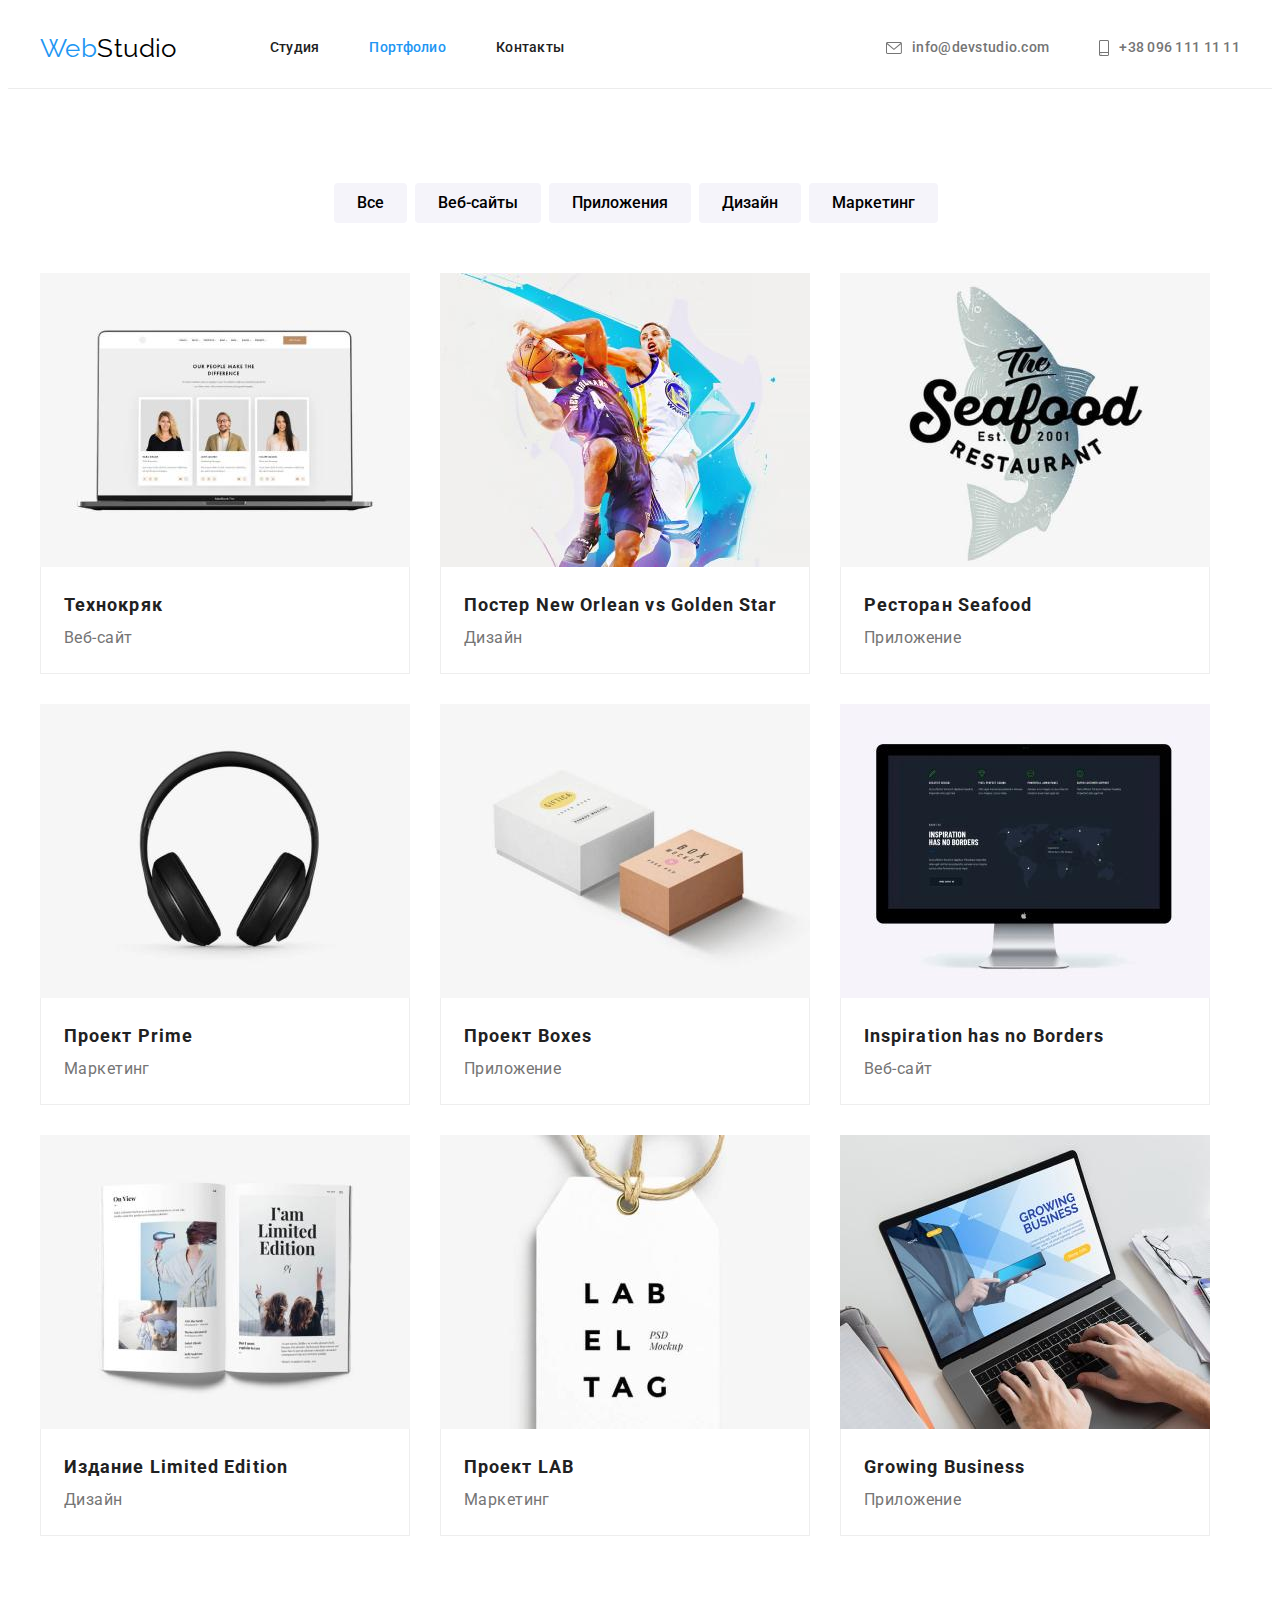
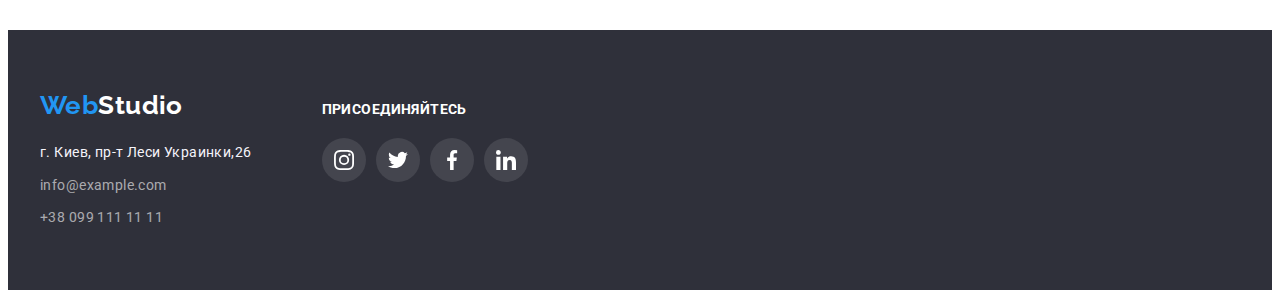
==== portfolio.html @ 61d78217 "частично сделан оверлей портфолио" ====
<!DOCTYPE html>
<html lang="ru">

<head>
    <meta charset="UTF-8">
    <meta name="viewport" content="width=device-width, initial-scale=1.0">
    <title>Портфолио</title>
    <link rel="preconnect" href="https://fonts.gstatic.com">
    <link href="https://fonts.googleapis.com/css2?family=Raleway:wght@700&family=Roboto:wght@400;500;700;900&display=swap"
        rel="stylesheet"
    >
    <link rel="stylesheet" href="https://cdnjs.cloudflare.com/ajax/libs/modern-normalize/1.0.0/modern-normalize.css"
        integrity="sha512-Zx6MlUMKSVJoQ+83OwhdILe8cSEsCzfqThJd7J/VA2UrK6Ctj85p+xzqfyuNXE5B1k25uUdmJ2OzItbBy9GHAQ=="
        crossorigin="anonymous"
    />
    <link rel="stylesheet" href="./css/styles.css" />
</head>


<body>

    <!-- шапка сайта -->
        <header class="header">
            <div class="container">
                <nav class="main-nav">
                    <a href="./index.html" class="logo">
                        <p class="logo-text"> <span class="accent">Web</span>Studio</p>
                    </a>
        
                    <ul class="site-nav list">
                        <li class="item"><a href="./index.html" class="link">Студия</a></li>
                        <li class="item"><a href="" class="link current">Портфолио</a></li>
                        <li class="item"><a href="" class="link">Контакты</a></li>
                    </ul>
        
                    <ul class="contacts list">
                        <li class="item">
                            <a href="mailto:info@devstudio.com" class="contacts-link">
                                <svg class="header-item" width="16px" height="12px">
                                    <use href="./images/sprite.svg#envelop"></use>
                                </svg>
                                info@devstudio.com
                            </a>
                        </li>
                        <li class="item">
                            <a href="tel:+380961111111" class="contacts-link">
                                <svg class="header-item" width="10px" height="16px">
                                    <use href="./images/sprite.svg#smartphone"></use>
                                </svg>
                                +38 096 111 11 11
                            </a>
                        </li>
                    </ul>
                </nav>
            </div>
        </header>

    <main>
        <section class="container">
            <div class="section">
                <h1 class="visually-hidden">Портфолио</h1>
                <ul class="filter-list list">
                    <li class="item"> <button type="button" class="button-secondary cursor">Все</button></li>
                    <li class="item"> <button type="button" class="button-secondary cursor">Веб-сайты</button></li>
                    <li class="item"> <button type="button" class="button-secondary cursor">Приложения</button></li>
                    <li class="item"> <button type="button" class="button-secondary cursor">Дизайн</button></li>
                    <li class="item"> <button type="button" class="button-secondary cursor">Маркетинг</button></li>
                </ul>
            
                <h2 class="visually-hidden">Список проектов</h2>
                <ul class="projects-list list">
                    <li class="item"><a href=""><img src="./images/img1.jpg" alt="Проект №1">
                            <div class="card-content">
                                <h3 class="title">Технокряк</h3>
                                <p class="nav">Веб-сайт</p>
                            </div>
                        </a>

                        <div class="project-text">
                            <p>Технокряк это современная площадка распространения коронавируса. Компании используют эту платформу для цифрового
                            шпионажа и атак на защищённые сервера конкурентов.</p>
                        </div>
                    </li>

                    <li class="item"><a href=""><img src="./images/img2.jpg" alt="Проект №2">
                            <div class="card-content">
                                <h3 class="title">Постер New Orlean vs Golden Star</h3>
                                <p class="nav">Дизайн</p>
                            </div>
                        </a>
                    </li>

                    <li class="item"><a href=""><img src="./images/img3.jpg" alt="Проект №3">
                            <div class="card-content">
                                <h3 class="title">Ресторан Seafood</h3>
                                <p class="nav">Приложение</p>
                            </div>
                        </a>
                    </li>

                    <li class="item"><a href=""><img src="./images/img4.jpg" alt="Проект №4">
                            <div class="card-content">
                                <h3 class="title">Проект Prime</h3>
                                <p class="nav">Маркетинг</p>
                            </div>
                        </a>
                    </li>

                    <li class="item"><a href=""><img src="./images/img5.jpg" alt="Проект №5">
                            <div class="card-content">
                                <h3 class="title">Проект Boxes</h3>
                                <p class="nav">Приложение</p>
                            </div>
                        </a>
                    </li>

                    <li class="item"><a href=""><img src="./images/img6.jpg" alt="Проект №6">
                            <div class="card-content">
                                <h3 class="title">Inspiration has no Borders</h3>
                                <p class="nav">Веб-сайт</p>
                            </div>
                        </a>
                    </li>

                    <li class="item"><a href=""><img src="./images/img7.jpg" alt="Проект №7">
                            <div class="card-content">
                                <h3 class="title">Издание Limited Edition</h3>
                                <p class="nav">Дизайн</p>
                            </div>
                        </a>
                    </li>

                    <li class="item"><a href=""><img src="./images/img8.jpg" alt="Проект №8">
                            <div class="card-content">
                                <h3 class="title">Проект LAB</h3>
                                <p class="nav">Маркетинг</p>
                            </div>
                        </a>
                    </li>

                    <li class="item"><a href=""><img src="./images/img9.jpg" alt="Проект №9">
                            <div class="card-content">
                                <h3 class="title">Growing Business</h3>
                                <p class="nav">Приложение</p>
                            </div>
                        </a>
                    </li>
                </ul>
           </div>
        </section>
    </main>
    

<!-- подвал страницы -->
<footer class="footer">
    <div class="container">
        <div class="footer-section">
            <a href="index.html" class="footer-logo">
                <p> <span class="accent">Web</span>Studio</p>
            </a>
            <address class="adress">
                <!-- <p>г. Киев, пр-т Леси Украинки,26</p> -->
                <ul class="adress-list list">
                    <li class="item"><a href="" class="footer-link">г. Киев, пр-т Леси Украинки,26</a></li>
                    <li class="item"><a href="mailto:info@example.com" class="footer-link mail">info@example.com</a>
                    </li>
                    <li class="item"><a href="tel:+380991111111" class="footer-link tel">+38 099 111 11 11</a></li>
                </ul>
            </address>
        </div>


        <div class="footer-wrapper">
            <p class="invite">присоединяйтесь</p>
            <ul class="icon-list list">
                <li class="icon-items">
                    <a href="" class="icon-link">
                        <div class="icons-group">
                            <svg class="footer-icons" width="20" height="20">
                                <use href="./images/sprite.svg#instagram"></use>
                            </svg>
                        </div>
                    </a>
                </li>

                <li class="icon-items">
                    <a href="" class="icon-link">
                        <div class="icons-group">
                            <svg class="footer-icons" width="20" height="20">
                                <use href="./images/sprite.svg#twitter"></use>
                            </svg>
                        </div>
                    </a>
                </li>

                <li class="icon-items">
                    <a href="" class="icon-link">
                        <div class="icons-group">
                            <svg class="footer-icons" width="20" height="20">
                                <use href="./images/sprite.svg#facebook"></use>
                            </svg>
                        </div>
                    </a>
                </li>

                <li class="icon-items">
                    <a href="" class="icon-link">
                        <div class="icons-group">
                            <svg class="footer-icons" width="20" height="20">
                                <use href="./images/sprite.svg#linkedin"></use>
                            </svg>
                        </div>
                    </a>
                </li>
            </ul>
        </div>
    </div>
</footer>

</body>

</html>
---- css/styles.css ----
/* основной цвет текста  #212121 */
/* вторичный цвет текста #757575 */
/* белый #FFFFFF */
/* синий цвет лого и акцент #2196F3 */
/* вторичный цвет фона #F5F4FA */
/* фон футера #2F303A */

/* outline: 2px solid tomato; */

:root {
  --primary-text-color: #212121;
  --secondary-text-color: #757575;
  --accent-color: #2196f3;
  --primary-background-color: #ffffff;
  --secondary-background-color: #f5f4fa;
  --header-footer-background-color: #2f303a;
}

body {
  background-color: var(--primary-background-color);
  color: var(--primary-text-color);

  font-family: Roboto, sans-serif;
  letter-spacing: 0.03em;
  font-size: 14px;
  line-height: 1.71;
}

a {
  text-decoration: none;
}

.list {
  list-style: none;
}

.container {
  margin-left: auto;
  margin-right: auto;
  width: 1200px;
  padding-left: 15px;
  padding-right: 15px;
}

/* сброс стилей */

h1,
h2,
h3,
ul,
p {
  margin-top: 0;
  margin-bottom: 0;
}

img {
  display: block;
}

.section {
  padding-top: 94px;
  padding-bottom: 94px;
}

.visually-hidden {
  position: absolute;
  clip: rect(0 0 0 0);
  width: 1px;
  height: 1px;
  margin: -1px;
}

/* header */

.header {
  border-bottom: 1px solid #ececec;
}

/* nav */

.main-nav {
  display: flex;
  align-items: center;
}

.site-nav {
  display: flex;
  padding-left: 0px;
}

.site-nav .item:not(:last-child) {
  margin-right: 50px;
}

.site-nav .link {
  display: block;
  padding-top: 32px;
  padding-bottom: 32px;

  color: var(--primary-text-color);

  font-weight: 500;
  line-height: 1.14;
  letter-spacing: 0.02em;
}

.contacts {
  margin-left: auto;
  padding-left: 0px;
  display: flex;
  align-items: center;
}

.contacts .item:not(:last-child) {
  margin-right: 50px;
}

.contacts-link {
  display: flex;
  align-items: center;
  padding-top: 32px;
  padding-bottom: 32px;

  color: var(--secondary-text-color);

  font-weight: 500;
  line-height: 1.14;
  letter-spacing: 0.02em;
}

.header-item {
  margin-right: 10px;
  align-items: center;
  fill: currentColor;
}

.contacts-link:hover,
.contacts-link:focus {
  color: var(--accent-color);
}

/* logo */

.logo {
  margin-right: 93px;

  color: #000000;

  font-family: Raleway;
  font-size: 26px;
  line-height: 1.19;
}

.logo .accent {
  color: var(--accent-color);
}

/* hero */

.hero {
  max-width: 1600px;
  height: 600px;
  margin-left: auto;
  margin-right: auto;

  background-image: linear-gradient(
      rgba(47, 48, 58, 0.4),
      rgba(47, 48, 58, 0.4)
    ),
    url("../images/backgroundimg.jpg");
  background-repeat: no-repeat;
  background-position: 50% 50%;
  background-size: cover;

  text-align: center;

  background-color: var(--header-footer-background-color);

  padding-top: 200px;
  padding-bottom: 200px;
}

.hero-title {
  padding-left: 252px;
  padding-right: 252px;
  margin: 0 auto;
  margin-bottom: 30px;

  color: var(--primary-background-color);

  font-weight: 900;
  font-size: 44px;
  line-height: 1.36;
  letter-spacing: 0.06em;
  text-transform: uppercase;
}

/* features */

.features-list {
  display: flex;
  padding-left: 0px;
}

.features-list .item {
  width: 270px;
}

.features-list .item:not(:last-child) {
  margin-right: 30px;
}

.section-title {
  margin-bottom: 50px;

  font-weight: 700;
  font-size: 36px;
  line-height: 1.17;
  text-align: center;
}

.features .title {
  margin-bottom: 10px;

  font-weight: 700;
  line-height: 1.14;
  text-transform: uppercase;
}

.features .desc {
  color: var(--secondary-text-color);
}

.section .desc {
  color: var(--secondary-text-color);
}

.icon-group {
  height: 120px;
  background-color: var(--secondary-background-color);

  margin-bottom: 30px;
  display: flex;
  justify-content: center;
  align-items: center;
  border-radius: 4px;
}

/* specialization */

.specialization-list .item {
  position: relative;
}

.specialization-name {
  display: flex;

  position: absolute;

  bottom: 0;
  right: 0;
  left: 0;

  padding-top: 27px;
  padding-bottom: 27px;

  background: rgba(47, 48, 58, 0.8);
  color: var(--secondary-background-color);

  font-weight: 700;
  line-height: 1.14;
  justify-content: center;
  text-transform: uppercase;
}

.specialization {
  padding-top: 0;
}

.specialization-list {
  display: flex;
  padding-left: 0px;
}

.specialization-list .item:not(:last-child) {
  margin-right: 30px;
}

/* team */

.team {
  background-color: var(--secondary-background-color);
}

.team-list {
  display: flex;
  padding-left: 0px;
}

.team-list .item {
  box-shadow: 0px 1px 3px rgba(0, 0, 0, 0.12), 0px 1px 1px rgba(0, 0, 0, 0.14),
    0px 2px 1px rgba(0, 0, 0, 0.2);

  background-color: var(--primary-background-color);
}

.team-list .item:not(:last-child) {
  margin-right: 30px;
}

.team .photo {
  margin-bottom: 30px;
}

.team .name {
  margin-bottom: 10px;

  font-weight: 500;
  font-size: 16px;
  line-height: 1.19;
}

.team .position {
  color: var(--secondary-text-color);

  font-size: 16px;
  line-height: 1.19;

  margin-bottom: 16px;
}

.team-list .content {
  text-align: center;
}

.icon-list {
  display: flex;
  margin-left: auto;
  margin-right: auto;
  padding-left: 0px;
}

.icon-items:not(:last-child) {
  margin-right: 10px;
}

.icon-link .icons-group {
  display: flex;
  width: 44px;
  height: 44px;
  justify-content: center;
  align-items: center;
  border-radius: 50%;
}

.team .icon-list {
  justify-content: center;
  padding-bottom: 30px;
}

.team-icons {
  fill: var(--secondary-text-color);
}

.icon-link:focus .icons-group,
.icon-link:hover .icons-group,
icon-link:focus .team-icons,
.icon-link:hover .team-icons {
  fill: var(--primary-background-color);
  background-color: var(--accent-color);
}

/* Фокус */

.link:hover,
.link:focus {
  color: var(--accent-color);
}

.site-nav .link.current {
  color: var(--accent-color);
}

/* button */

.button {
  display: inline-block;
  border-radius: 4px;
  /* box-shadow: 0px 4px 4px rgba(0, 0, 0, 0.15); */
  padding: 10px 32px;
  border: 1px solid transparent;

  color: var(--primary-background-color);
  background-color: var(--accent-color);

  font-family: inherit;
  font-size: 16px;
  line-height: 1.87;
  align-items: center;
  text-align: center;
  letter-spacing: 0.06em;

  cursor: pointer;
}

/* клиенты */

.clients-list {
  display: flex;
  justify-content: space-between;
  padding-left: 0px;
}

.client-link {
  color: #afb1b8;
}

.clients-group {
  width: 170px;
  height: 90px;
  display: flex;
  /* margin-right: 30px; */
  justify-content: center;
  align-items: center;
  border: 1px solid #afb1b8;
  border-radius: 4px;
}

.client-link:hover,
.client-link:focus {
  color: var(--accent-color);
}

.client-icon {
  fill: currentColor;
}

.client-link:hover .clients-group {
  border: 1px solid var(--accent-color);
}

/* Портфолио */

.projects-list .item:hover::before {
  opacity: 1;
}

.projects-list .item {
  position: relative;
}

.projects-list .item::before {
  position: absolute;

  display: inline-block;
  content: "";
  width: 100%;
  height: 100%;
  z-index: 1;
  background: rgba(33, 150, 243, 0.9);

  opacity: 0;
}

.projects-list .item:hover .project-text {
  opacity: 1;
}

.project-text {
  position: absolute;

  z-index: 2;
  top: 50%;
  left: 50%;
  transform: translate(-50%, -50%);

  font-size: 18px;
  line-height: 1.55;

  color: var(--primary-background-color);

  opacity: 0;
}

.filter-list {
  display: flex;
  padding-bottom: 50px;
  justify-content: center;
  padding-left: 0px;
}

.filter-list .item {
  margin-right: 8px;
}

.button-secondary {
  border-radius: 4px;
  padding: 6px 22px;
  border: 1px solid transparent;

  background-color: var(--secondary-background-color);

  font-family: inherit;
  font-weight: 500;
  font-size: 16px;
  line-height: 1.62;

  cursor: pointer;
}

.button-secondary:hover,
.button-secondary:focus {
  color: var(--primary-background-color);
  background-color: var(--accent-color);
  box-shadow: 0px 3px 1px rgba(0, 0, 0, 0.1), 0px 1px 2px rgba(0, 0, 0, 0.08),
    0px 2px 2px rgba(0, 0, 0, 0.12);
  border-radius: 4px;
}

.projects-list {
  display: flex;
  flex-wrap: wrap;
  padding-left: 0px;
}

.projects-list .item {
  width: 370px;
  /* width: calc((100% - 90px) / 3); */
  margin-right: 30px;
  margin-bottom: 30px;
}

.projects-list .item:hover,
.projects-list .item:focus {
  box-shadow: 0px 1px 1px rgba(0, 0, 0, 0.12), 0px 4px 4px rgba(0, 0, 0, 0.06),
    1px 4px 6px rgba(0, 0, 0, 0.16);
}

.projects-list .item:nth-child(3n) {
  margin-right: 0;
}

.projects-list .item:nth-last-child(-n + 3) {
  margin-bottom: 0;
}

.projects-list .nav {
  color: var(--secondary-text-color);

  font-size: 16px;
  line-height: 1.87;
}

.projects-list .title {
  color: var(--primary-text-color);

  font-weight: bold;
  font-size: 18px;
  line-height: 2;
  letter-spacing: 0.06em;
}

.card-content {
  padding-top: 20px;
  padding-bottom: 20px;
  padding-left: 23px;
  padding-right: 23px;

  border-bottom: 1px solid #eeeeee;
  border-left: 1px solid #eeeeee;
  border-right: 1px solid #eeeeee;
}

/* footer */

.footer {
  background-color: var(--header-footer-background-color);
}

.footer .container {
  display: flex;
}

.footer-section {
  padding-top: 60px;
  padding-bottom: 60px;
}

.footer-section {
  margin-right: 70px;
}

.footer .adress {
  color: var(--primary-background-color);
}

.footer-link {
  font-style: normal;
  font-size: 14px;
  line-height: 1.71em;
  color: var(--secondary-background-color);
}

.adress-list .mail,
.adress-list .tel {
  color: rgba(255, 255, 255, 0.6);
}

.footer-logo {
  display: inline-block;
  margin-bottom: 20px;

  color: var(--primary-background-color);

  font-family: Raleway;
  font-weight: 700;
  font-size: 26px;
  line-height: 1.19;
}

.footer-logo .accent {
  color: var(--accent-color);
}

.adress-list {
  padding-left: 0px;
}

.adress-list .item:not(:last-child) {
  margin-bottom: 9px;
}

.invite {
  color: var(--primary-background-color);
  font-weight: 700;
  font-size: 14px;
  line-height: 1.14;
  text-transform: uppercase;
  margin-bottom: 20px;
}

.footer .icons-group {
  background-color: rgba(255, 255, 255, 0.1);
}
.footer-icons {
  fill: var(--primary-background-color);
}

.footer-wrapper {
  padding-top: 72px;
}
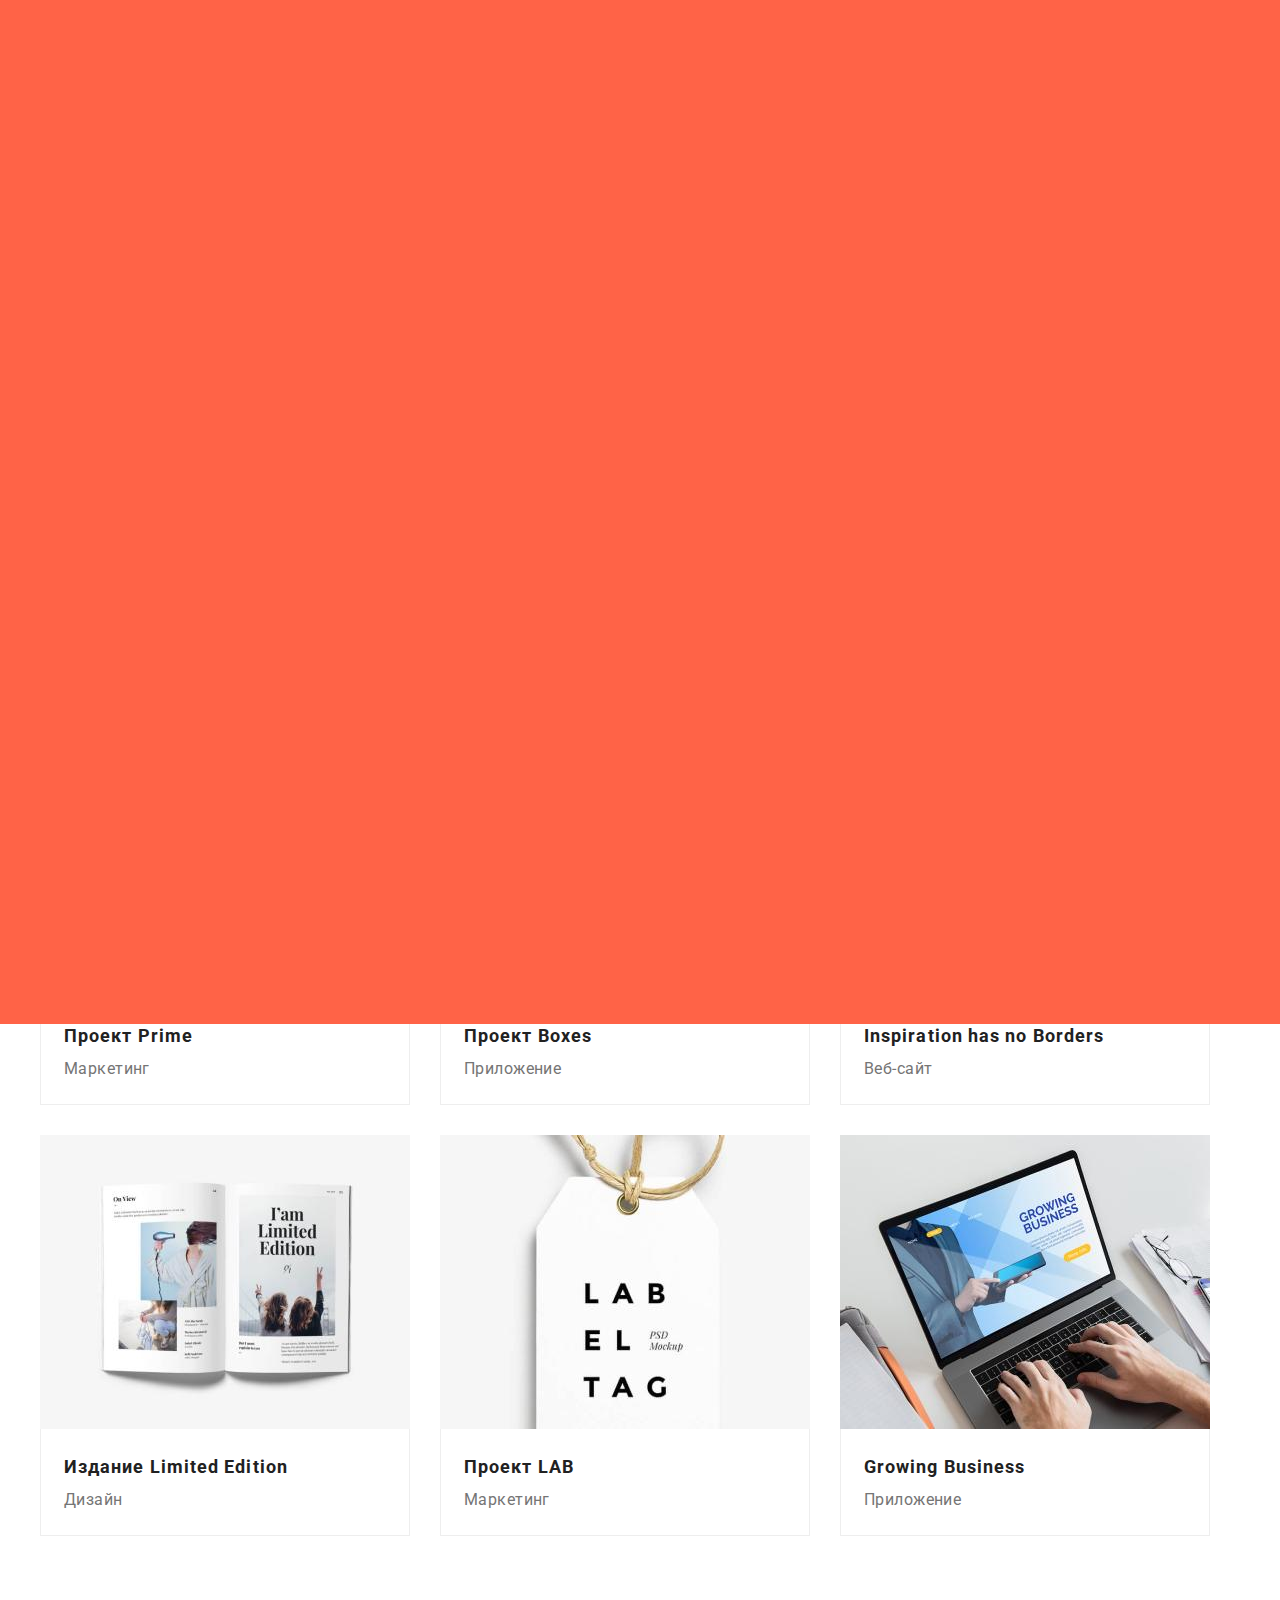
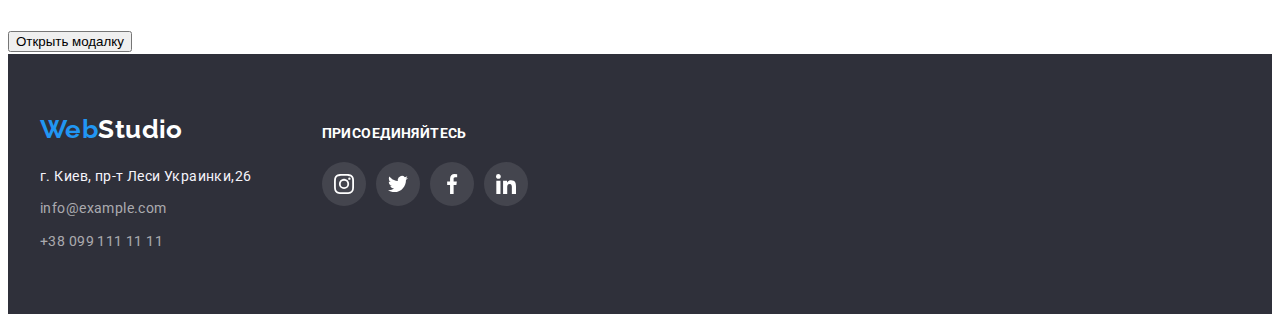
==== commit 173a4232: "добавлен backdrop" ====
--- a/portfolio.html
+++ b/portfolio.html
@@ -69,20 +69,32 @@
             
                 <h2 class="visually-hidden">Список проектов</h2>
                 <ul class="projects-list list">
-                    <li class="item"><a href=""><img src="./images/img1.jpg" alt="Проект №1">
-                            <div class="card-content">
-                                <h3 class="title">Технокряк</h3>
-                                <p class="nav">Веб-сайт</p>
-                            </div>
-                        </a>
-
-                        <div class="project-text">
-                            <p>Технокряк это современная площадка распространения коронавируса. Компании используют эту платформу для цифрового
-                            шпионажа и атак на защищённые сервера конкурентов.</p>
-                        </div>
-                    </li>
-
-                    <li class="item"><a href=""><img src="./images/img2.jpg" alt="Проект №2">
+                    <li class="item">
+                        <a href="">
+                            <div class="project-image">
+                                <img src="./images/img1.jpg" alt="Проект №1">
+                                <div class="project-text">
+                                    <p>Технокряк это современная площадка распространения коронавируса. Компании используют эту платформу для цифрового
+                                        шпионажа и атак на защищённые сервера конкурентов.</p>
+                                </div>
+                            </div>
+                            <div class="card-content">
+                                    <h3 class="title">Технокряк</h3>
+                                    <p class="nav">Веб-сайт</p>
+                            </div>
+                        </a>
+                    </li>
+
+                    <li class="item">
+                        <a href="">
+                            <div class="project-image">
+                                <img src="./images/img2.jpg" alt="Проект №2">
+                                <div class="project-text">
+                                    <p>Технокряк это современная площадка распространения коронавируса. Компании используют эту платформу
+                                        для цифрового
+                                        шпионажа и атак на защищённые сервера конкурентов.</p>
+                                </div>
+                            </div>
                             <div class="card-content">
                                 <h3 class="title">Постер New Orlean vs Golden Star</h3>
                                 <p class="nav">Дизайн</p>
@@ -90,7 +102,16 @@
                         </a>
                     </li>
 
-                    <li class="item"><a href=""><img src="./images/img3.jpg" alt="Проект №3">
+                    <li class="item">
+                        <a href="">
+                            <div class="project-image">
+                                <img src="./images/img3.jpg" alt="Проект №3">
+                                <div class="project-text">
+                                    <p>Технокряк это современная площадка распространения коронавируса. Компании используют эту платформу
+                                        для цифрового
+                                        шпионажа и атак на защищённые сервера конкурентов.</p>
+                                </div>
+                            </div>
                             <div class="card-content">
                                 <h3 class="title">Ресторан Seafood</h3>
                                 <p class="nav">Приложение</p>
@@ -98,7 +119,16 @@
                         </a>
                     </li>
 
-                    <li class="item"><a href=""><img src="./images/img4.jpg" alt="Проект №4">
+                    <li class="item">
+                        <a href="">
+                            <div class="project-image">
+                                <img src="./images/img4.jpg" alt="Проект №4">
+                                <div class="project-text">
+                                    <p>Технокряк это современная площадка распространения коронавируса. Компании используют эту платформу
+                                        для цифрового
+                                        шпионажа и атак на защищённые сервера конкурентов.</p>
+                                </div>
+                            </div>
                             <div class="card-content">
                                 <h3 class="title">Проект Prime</h3>
                                 <p class="nav">Маркетинг</p>
@@ -106,7 +136,16 @@
                         </a>
                     </li>
 
-                    <li class="item"><a href=""><img src="./images/img5.jpg" alt="Проект №5">
+                    <li class="item">
+                        <a href="">
+                            <div class="project-image">
+                                <img src="./images/img5.jpg" alt="Проект №5">
+                                <div class="project-text">
+                                    <p>Технокряк это современная площадка распространения коронавируса. Компании используют эту платформу
+                                        для цифрового
+                                        шпионажа и атак на защищённые сервера конкурентов.</p>
+                                </div>
+                            </div>
                             <div class="card-content">
                                 <h3 class="title">Проект Boxes</h3>
                                 <p class="nav">Приложение</p>
@@ -114,7 +153,16 @@
                         </a>
                     </li>
 
-                    <li class="item"><a href=""><img src="./images/img6.jpg" alt="Проект №6">
+                    <li class="item">
+                        <a href="">
+                            <div class="project-image">
+                                <img src="./images/img6.jpg" alt="Проект №6">
+                                <div class="project-text">
+                                    <p>Технокряк это современная площадка распространения коронавируса. Компании используют эту платформу
+                                        для цифрового
+                                        шпионажа и атак на защищённые сервера конкурентов.</p>
+                                </div>
+                            </div>
                             <div class="card-content">
                                 <h3 class="title">Inspiration has no Borders</h3>
                                 <p class="nav">Веб-сайт</p>
@@ -122,7 +170,16 @@
                         </a>
                     </li>
 
-                    <li class="item"><a href=""><img src="./images/img7.jpg" alt="Проект №7">
+                    <li class="item">
+                        <a href="">
+                            <div class="project-image">
+                                <img src="./images/img7.jpg" alt="Проект №7">
+                                <div class="project-text">
+                                    <p>Технокряк это современная площадка распространения коронавируса. Компании используют эту платформу
+                                        для цифрового
+                                        шпионажа и атак на защищённые сервера конкурентов.</p>
+                                </div>
+                            </div>
                             <div class="card-content">
                                 <h3 class="title">Издание Limited Edition</h3>
                                 <p class="nav">Дизайн</p>
@@ -130,7 +187,16 @@
                         </a>
                     </li>
 
-                    <li class="item"><a href=""><img src="./images/img8.jpg" alt="Проект №8">
+                    <li class="item">
+                        <a href="">
+                            <div class="project-image">
+                                <img src="./images/img8.jpg" alt="Проект №8">
+                                <div class="project-text">
+                                    <p>Технокряк это современная площадка распространения коронавируса. Компании используют эту платформу
+                                        для цифрового
+                                        шпионажа и атак на защищённые сервера конкурентов.</p>
+                                </div>
+                            </div>
                             <div class="card-content">
                                 <h3 class="title">Проект LAB</h3>
                                 <p class="nav">Маркетинг</p>
@@ -138,18 +204,38 @@
                         </a>
                     </li>
 
-                    <li class="item"><a href=""><img src="./images/img9.jpg" alt="Проект №9">
+                    <li class="item">
+                        <a href="">
+                            <div class="project-image">
+                                <img src="./images/img9.jpg" alt="Проект №9">
+                                <div class="project-text">
+                                    <p>Технокряк это современная площадка распространения коронавируса. Компании используют эту платформу
+                                        для цифрового
+                                        шпионажа и атак на защищённые сервера конкурентов.</p>
+                                </div>
+                            </div>
                             <div class="card-content">
                                 <h3 class="title">Growing Business</h3>
                                 <p class="nav">Приложение</p>
                             </div>
                         </a>
                     </li>
+                    
                 </ul>
            </div>
         </section>
     </main>
     
+<!-- backdrop -->
+<p></p>
+
+<button>Открыть модалку</button>
+
+<p></p>
+
+<div class="backdrop"></div>
+
+
 
 <!-- подвал страницы -->
 <footer class="footer">
--- a/css/styles.css
+++ b/css/styles.css
@@ -441,46 +441,51 @@
 
 /* Портфолио */
 
-.projects-list .item:hover::before {
+.project-image {
+  position: relative;
+}
+
+.project-text {
+  position: absolute;
+
+  width: 322px;
+ 
+  top: 50%;
+  left: 50%;
+  transform: translate(-50%, -50%);
+
+  font-size: 18px;
+  line-height: 1.55;
+
+  color: var(--primary-background-color);
+
+  opacity: 0;
+
+  z-index: 2;
+}
+
+.projects-list .item:hover .project-text {
   opacity: 1;
 }
 
-.projects-list .item {
-  position: relative;
-}
-
-.projects-list .item::before {
+.projects-list .project-image::before {
   position: absolute;
 
   display: inline-block;
   content: "";
   width: 100%;
   height: 100%;
+
   z-index: 1;
+
   background: rgba(33, 150, 243, 0.9);
 
   opacity: 0;
 }
 
-.projects-list .item:hover .project-text {
+.projects-list .item:hover ::before {
   opacity: 1;
-}
-
-.project-text {
-  position: absolute;
-
-  z-index: 2;
-  top: 50%;
-  left: 50%;
-  transform: translate(-50%, -50%);
-
-  font-size: 18px;
-  line-height: 1.55;
-
-  color: var(--primary-background-color);
-
-  opacity: 0;
-}
+} 
 
 .filter-list {
   display: flex;
@@ -571,6 +576,21 @@
   border-right: 1px solid #eeeeee;
 }
 
+/* backdrop */
+
+.backdrop {
+  position: fixed;
+  top: 0;
+  left: 0;
+  width: 1600px;
+  height: 1024px;
+  /* background-color: rgba(0, 0, 0, 0.2); */
+  background-color: tomato;
+}
+
+
+
+
 /* footer */
 
 .footer {
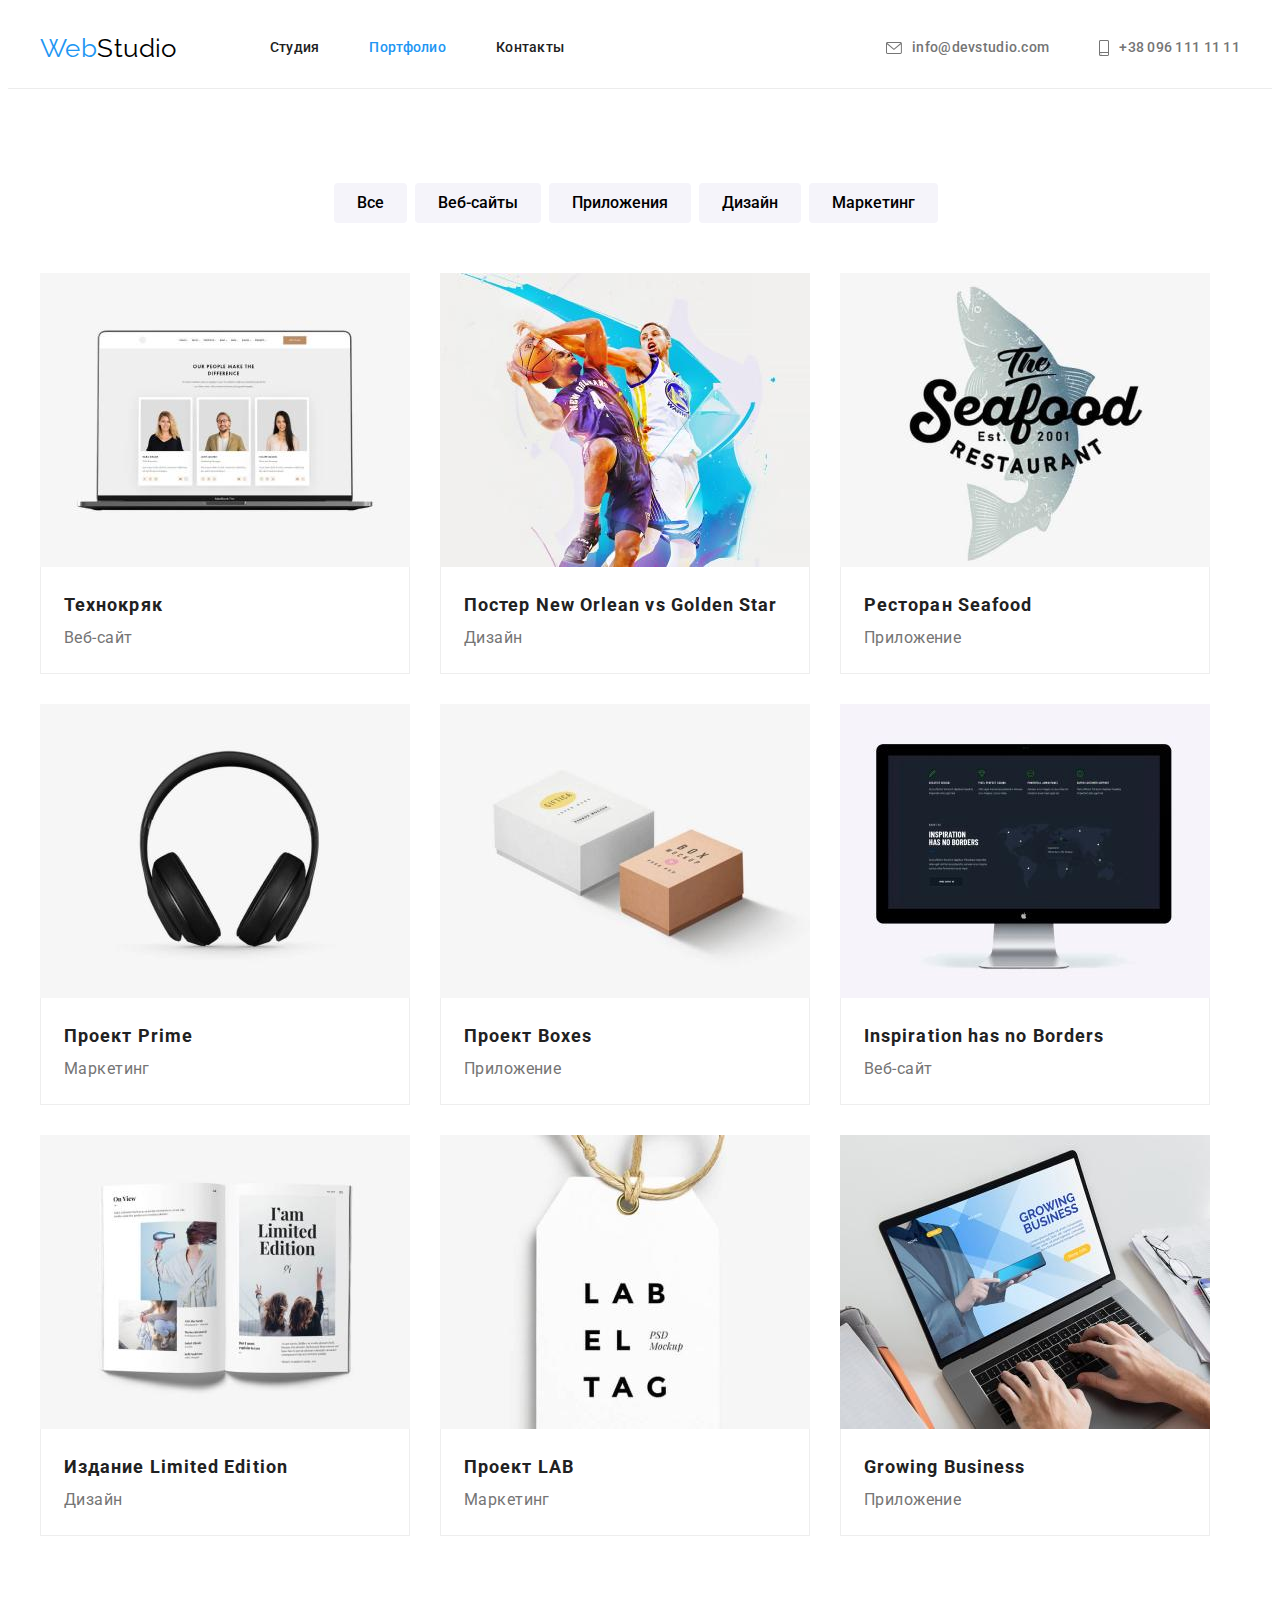
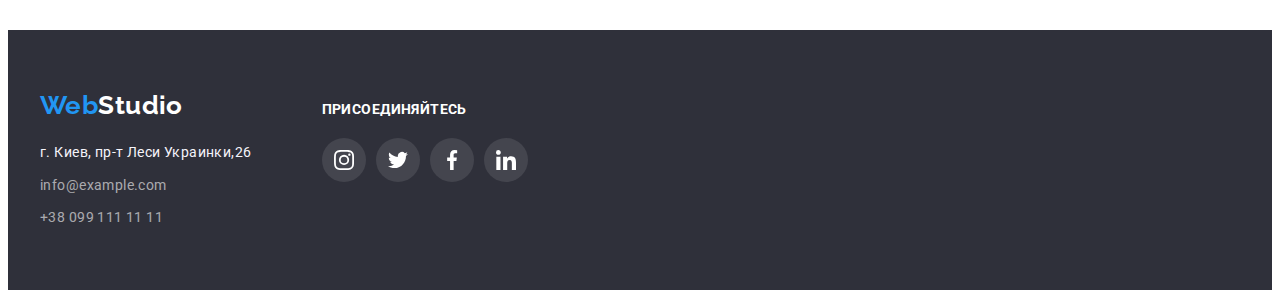
==== commit 7b9e7287: "сделана модалка и подключен скрипт" ====
--- a/portfolio.html
+++ b/portfolio.html
@@ -226,17 +226,6 @@
         </section>
     </main>
     
-<!-- backdrop -->
-<p></p>
-
-<button>Открыть модалку</button>
-
-<p></p>
-
-<div class="backdrop"></div>
-
-
-
 <!-- подвал страницы -->
 <footer class="footer">
     <div class="container">
--- a/css/styles.css
+++ b/css/styles.css
@@ -449,7 +449,7 @@
   position: absolute;
 
   width: 322px;
- 
+
   top: 50%;
   left: 50%;
   transform: translate(-50%, -50%);
@@ -485,7 +485,7 @@
 
 .projects-list .item:hover ::before {
   opacity: 1;
-} 
+}
 
 .filter-list {
   display: flex;
@@ -582,14 +582,33 @@
   position: fixed;
   top: 0;
   left: 0;
-  width: 1600px;
-  height: 1024px;
-  /* background-color: rgba(0, 0, 0, 0.2); */
-  background-color: tomato;
-}
-
-
-
+  width: 100%;
+  height: 100%;
+  background-color: rgba(0, 0, 0, 0.2);
+}
+
+.backdrop.is-hidden {
+  opacity: 0;
+  pointer-events: none;
+}
+
+.modal {
+  min-width: 528px;
+  min-height: 581px;
+  left: 536px;
+  top: 221px;
+  padding: 8px;
+
+  background: #fff;
+  box-shadow: 0px 1px 3px rgba(0, 0, 0, 0.12), 0px 1px 1px rgba(0, 0, 0, 0.14),
+    0px 2px 1px rgba(0, 0, 0, 0.2);
+  border-radius: 4px;
+
+  position: absolute;
+  top: 50%;
+  left: 50%;
+  transform: translate(-50%, -50%);
+}
 
 /* footer */
 
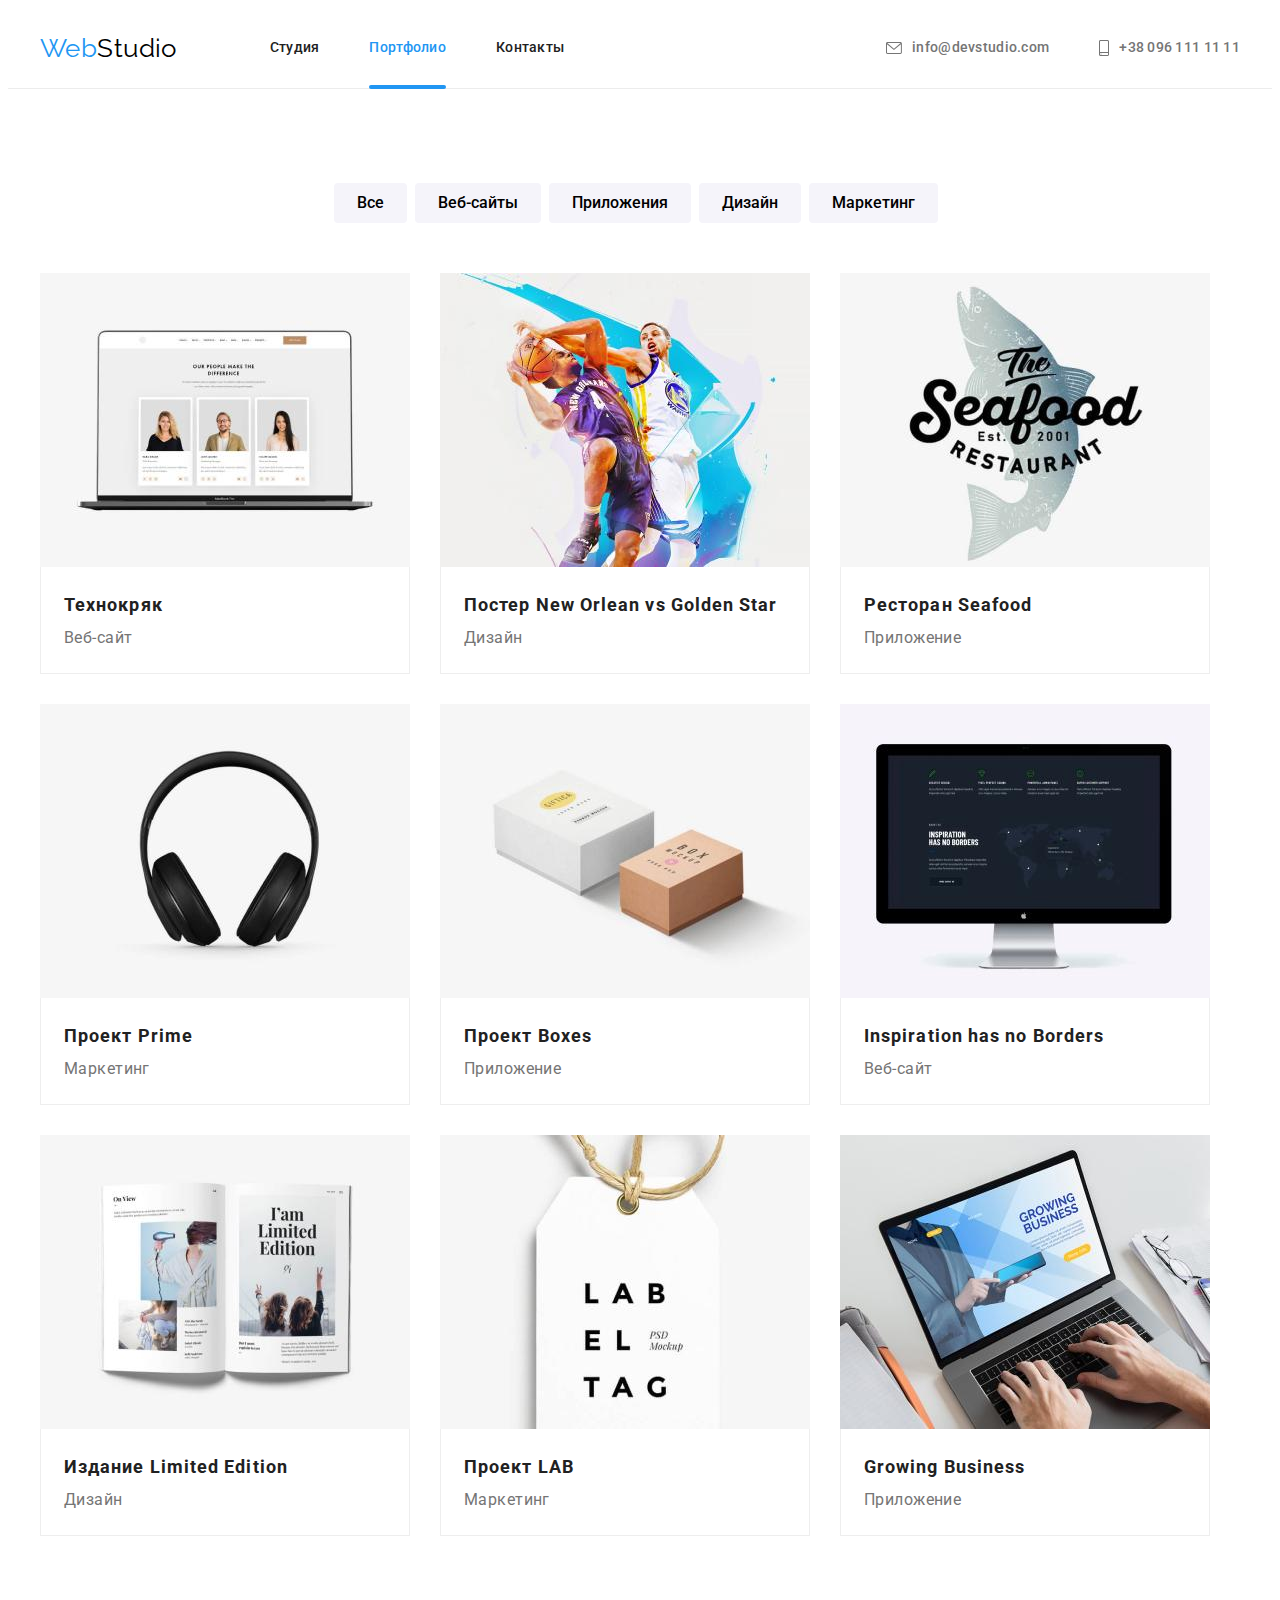
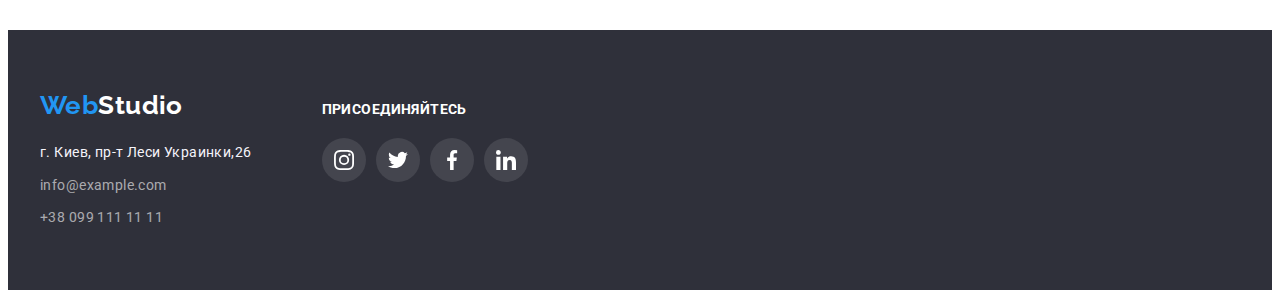
==== commit 838af668: "добавлен див overlay в портфолио" ====
--- a/portfolio.html
+++ b/portfolio.html
@@ -73,9 +73,11 @@
                         <a href="">
                             <div class="project-image">
                                 <img src="./images/img1.jpg" alt="Проект №1">
-                                <div class="project-text">
-                                    <p>Технокряк это современная площадка распространения коронавируса. Компании используют эту платформу для цифрового
-                                        шпионажа и атак на защищённые сервера конкурентов.</p>
+                                <div class="project-overlay">
+                                    <div class="project-text">
+                                        <p>Технокряк это современная площадка распространения коронавируса. Компании используют эту платформу для цифрового
+                                            шпионажа и атак на защищённые сервера конкурентов.</p>
+                                    </div>
                                 </div>
                             </div>
                             <div class="card-content">
--- a/css/styles.css
+++ b/css/styles.css
@@ -14,6 +14,7 @@
   --primary-background-color: #ffffff;
   --secondary-background-color: #f5f4fa;
   --header-footer-background-color: #2f303a;
+  --timing-function: cubic-bezier(0.4, 0, 0.2, 1);
 }
 
 body {
@@ -78,6 +79,37 @@
 
 /* nav */
 
+.item .link {
+  position: relative;
+}
+
+.item .link.current::after {
+  content: "";
+
+  position: absolute;
+
+  left: 0;
+  bottom: 0;
+
+  display: block;
+  width: 100%;
+  height: 4px;
+  background: var(--accent-color);
+  border-radius: 2px;
+
+  opacity: 0;
+
+  transition-property: background-color;
+  transition-duration: 250ms;
+  transition-timing-function: var(--timing-function);
+
+  bottom: -1px;
+}
+
+.item .link.current::after {
+  opacity: 1;
+}
+
 .main-nav {
   display: flex;
   align-items: center;
@@ -126,6 +158,10 @@
   font-weight: 500;
   line-height: 1.14;
   letter-spacing: 0.02em;
+
+  transition-property: color;
+  transition-duration: 250ms;
+  transition-timing-function: var(--timing-function);
 }
 
 .header-item {
@@ -136,6 +172,23 @@
 
 .contacts-link:hover,
 .contacts-link:focus {
+  color: var(--accent-color);
+}
+
+/* Фокус */
+
+.link {
+  transition-property: color;
+  transition-duration: 250ms;
+  transition-timing-function: var(--timing-function);
+}
+
+.link:hover,
+.link:focus {
+  color: var(--accent-color);
+}
+
+.site-nav .link.current {
   color: var(--accent-color);
 }
 
@@ -195,192 +248,6 @@
   text-transform: uppercase;
 }
 
-/* features */
-
-.features-list {
-  display: flex;
-  padding-left: 0px;
-}
-
-.features-list .item {
-  width: 270px;
-}
-
-.features-list .item:not(:last-child) {
-  margin-right: 30px;
-}
-
-.section-title {
-  margin-bottom: 50px;
-
-  font-weight: 700;
-  font-size: 36px;
-  line-height: 1.17;
-  text-align: center;
-}
-
-.features .title {
-  margin-bottom: 10px;
-
-  font-weight: 700;
-  line-height: 1.14;
-  text-transform: uppercase;
-}
-
-.features .desc {
-  color: var(--secondary-text-color);
-}
-
-.section .desc {
-  color: var(--secondary-text-color);
-}
-
-.icon-group {
-  height: 120px;
-  background-color: var(--secondary-background-color);
-
-  margin-bottom: 30px;
-  display: flex;
-  justify-content: center;
-  align-items: center;
-  border-radius: 4px;
-}
-
-/* specialization */
-
-.specialization-list .item {
-  position: relative;
-}
-
-.specialization-name {
-  display: flex;
-
-  position: absolute;
-
-  bottom: 0;
-  right: 0;
-  left: 0;
-
-  padding-top: 27px;
-  padding-bottom: 27px;
-
-  background: rgba(47, 48, 58, 0.8);
-  color: var(--secondary-background-color);
-
-  font-weight: 700;
-  line-height: 1.14;
-  justify-content: center;
-  text-transform: uppercase;
-}
-
-.specialization {
-  padding-top: 0;
-}
-
-.specialization-list {
-  display: flex;
-  padding-left: 0px;
-}
-
-.specialization-list .item:not(:last-child) {
-  margin-right: 30px;
-}
-
-/* team */
-
-.team {
-  background-color: var(--secondary-background-color);
-}
-
-.team-list {
-  display: flex;
-  padding-left: 0px;
-}
-
-.team-list .item {
-  box-shadow: 0px 1px 3px rgba(0, 0, 0, 0.12), 0px 1px 1px rgba(0, 0, 0, 0.14),
-    0px 2px 1px rgba(0, 0, 0, 0.2);
-
-  background-color: var(--primary-background-color);
-}
-
-.team-list .item:not(:last-child) {
-  margin-right: 30px;
-}
-
-.team .photo {
-  margin-bottom: 30px;
-}
-
-.team .name {
-  margin-bottom: 10px;
-
-  font-weight: 500;
-  font-size: 16px;
-  line-height: 1.19;
-}
-
-.team .position {
-  color: var(--secondary-text-color);
-
-  font-size: 16px;
-  line-height: 1.19;
-
-  margin-bottom: 16px;
-}
-
-.team-list .content {
-  text-align: center;
-}
-
-.icon-list {
-  display: flex;
-  margin-left: auto;
-  margin-right: auto;
-  padding-left: 0px;
-}
-
-.icon-items:not(:last-child) {
-  margin-right: 10px;
-}
-
-.icon-link .icons-group {
-  display: flex;
-  width: 44px;
-  height: 44px;
-  justify-content: center;
-  align-items: center;
-  border-radius: 50%;
-}
-
-.team .icon-list {
-  justify-content: center;
-  padding-bottom: 30px;
-}
-
-.team-icons {
-  fill: var(--secondary-text-color);
-}
-
-.icon-link:focus .icons-group,
-.icon-link:hover .icons-group,
-icon-link:focus .team-icons,
-.icon-link:hover .team-icons {
-  fill: var(--primary-background-color);
-  background-color: var(--accent-color);
-}
-
-/* Фокус */
-
-.link:hover,
-.link:focus {
-  color: var(--accent-color);
-}
-
-.site-nav .link.current {
-  color: var(--accent-color);
-}
-
 /* button */
 
 .button {
@@ -403,6 +270,189 @@
   cursor: pointer;
 }
 
+/* features */
+
+.features-list {
+  display: flex;
+  padding-left: 0px;
+}
+
+.features-list .item {
+  width: 270px;
+}
+
+.features-list .item:not(:last-child) {
+  margin-right: 30px;
+}
+
+.section-title {
+  margin-bottom: 50px;
+
+  font-weight: 700;
+  font-size: 36px;
+  line-height: 1.17;
+  text-align: center;
+}
+
+.features .title {
+  margin-bottom: 10px;
+
+  font-weight: 700;
+  line-height: 1.14;
+  text-transform: uppercase;
+}
+
+.features .desc {
+  color: var(--secondary-text-color);
+}
+
+.section .desc {
+  color: var(--secondary-text-color);
+}
+
+.icon-group {
+  height: 120px;
+  background-color: var(--secondary-background-color);
+
+  margin-bottom: 30px;
+  display: flex;
+  justify-content: center;
+  align-items: center;
+  border-radius: 4px;
+}
+
+/* specialization */
+
+.specialization-list .item {
+  position: relative;
+}
+
+.specialization-name {
+  display: flex;
+
+  position: absolute;
+
+  bottom: 0;
+  right: 0;
+  left: 0;
+
+  padding-top: 27px;
+  padding-bottom: 27px;
+
+  background: rgba(47, 48, 58, 0.8);
+  color: var(--secondary-background-color);
+
+  font-weight: 700;
+  line-height: 1.14;
+  justify-content: center;
+  text-transform: uppercase;
+}
+
+.specialization {
+  padding-top: 0;
+}
+
+.specialization-list {
+  display: flex;
+  padding-left: 0px;
+}
+
+.specialization-list .item:not(:last-child) {
+  margin-right: 30px;
+}
+
+/* team */
+
+.team {
+  background-color: var(--secondary-background-color);
+}
+
+.team-list {
+  display: flex;
+  padding-left: 0px;
+}
+
+.team-list .item {
+  box-shadow: 0px 1px 3px rgba(0, 0, 0, 0.12), 0px 1px 1px rgba(0, 0, 0, 0.14),
+    0px 2px 1px rgba(0, 0, 0, 0.2);
+
+  background-color: var(--primary-background-color);
+}
+
+.team-list .item:not(:last-child) {
+  margin-right: 30px;
+}
+
+.team .photo {
+  margin-bottom: 30px;
+}
+
+.team .name {
+  margin-bottom: 10px;
+
+  font-weight: 500;
+  font-size: 16px;
+  line-height: 1.19;
+}
+
+.team .position {
+  color: var(--secondary-text-color);
+
+  font-size: 16px;
+  line-height: 1.19;
+
+  margin-bottom: 16px;
+}
+
+.team-list .content {
+  text-align: center;
+}
+
+.icon-list {
+  display: flex;
+  margin-left: auto;
+  margin-right: auto;
+  padding-left: 0px;
+}
+
+.icon-items:not(:last-child) {
+  margin-right: 10px;
+}
+
+.icon-link .icons-group {
+  display: flex;
+  width: 44px;
+  height: 44px;
+  justify-content: center;
+  align-items: center;
+  border-radius: 50%;
+
+  transition-property: fill, background-color;
+  transition-duration: 250ms;
+  transition-timing-function: var(--timing-function);
+}
+
+.team .icon-list {
+  justify-content: center;
+  padding-bottom: 30px;
+}
+
+.team-icons {
+  fill: var(--secondary-text-color);
+
+  transition-property: fill;
+  transition-duration: 250ms;
+  transition-timing-function: var(--timing-function);
+}
+
+.icon-link:focus .icons-group,
+.icon-link:hover .icons-group,
+.icon-link:focus .team-icons,
+.icon-link:hover .team-icons {
+  fill: var(--primary-background-color);
+  background-color: var(--accent-color);
+}
+
 /* клиенты */
 
 .clients-list {
@@ -413,6 +463,10 @@
 
 .client-link {
   color: #afb1b8;
+
+  transition-property: color;
+  transition-duration: 250ms;
+  transition-timing-function: var(--timing-function);
 }
 
 .clients-group {
@@ -424,6 +478,10 @@
   align-items: center;
   border: 1px solid #afb1b8;
   border-radius: 4px;
+
+  transition-property: border;
+  transition-duration: 250ms;
+  transition-timing-function: var(--timing-function);
 }
 
 .client-link:hover,
@@ -443,6 +501,8 @@
 
 .project-image {
   position: relative;
+
+  overflow: hidden;
 }
 
 .project-text {
@@ -464,11 +524,12 @@
   z-index: 2;
 }
 
-.projects-list .item:hover .project-text {
+.projects-list .item:hover .project-text,
+.projects-list .item:focus .project-text {
   opacity: 1;
 }
 
-.projects-list .project-image::before {
+.project-image::before {
   position: absolute;
 
   display: inline-block;
@@ -480,11 +541,22 @@
 
   background: rgba(33, 150, 243, 0.9);
 
-  opacity: 0;
-}
-
-.projects-list .item:hover ::before {
+  /* opacity: 0; */
+
+  transform: translateY(100%);
+
+  transition-property: transform;
+  transition-duration: 250ms;
+  transition-timing-function: var(--timing-function);
+}
+
+.projects-list .item:hover::before,
+.projects-list .item:focus::before {
   opacity: 1;
+}
+
+.projects-list .item:hover .project-image::before {
+  transform: translateY(0);
 }
 
 .filter-list {
@@ -511,6 +583,10 @@
   line-height: 1.62;
 
   cursor: pointer;
+
+  transition-property: color, background-color, box-shadow, border-radius;
+  transition-duration: 250ms;
+  transition-timing-function: var(--timing-function);
 }
 
 .button-secondary:hover,
@@ -533,6 +609,10 @@
   /* width: calc((100% - 90px) / 3); */
   margin-right: 30px;
   margin-bottom: 30px;
+
+  transition-property: box-shadow;
+  transition-duration: 250ms;
+  transition-timing-function: var(--timing-function);
 }
 
 .projects-list .item:hover,
